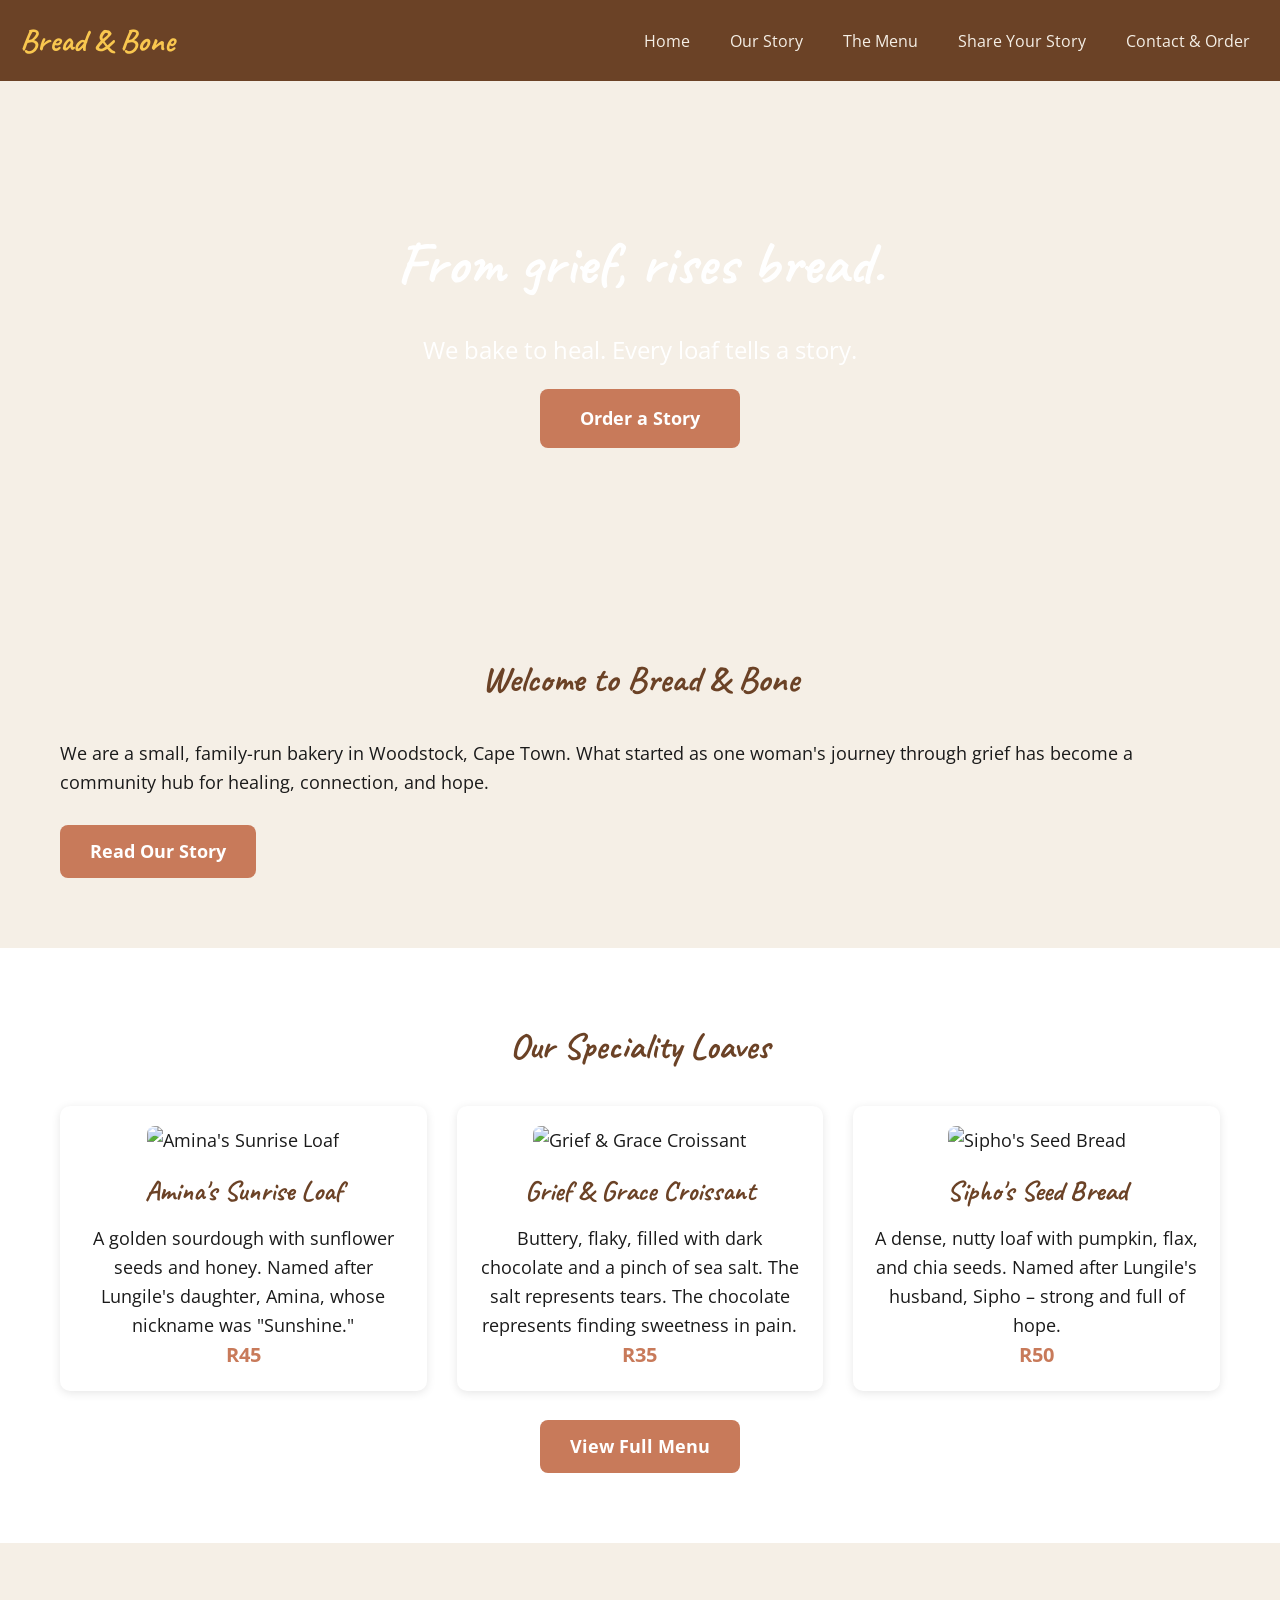
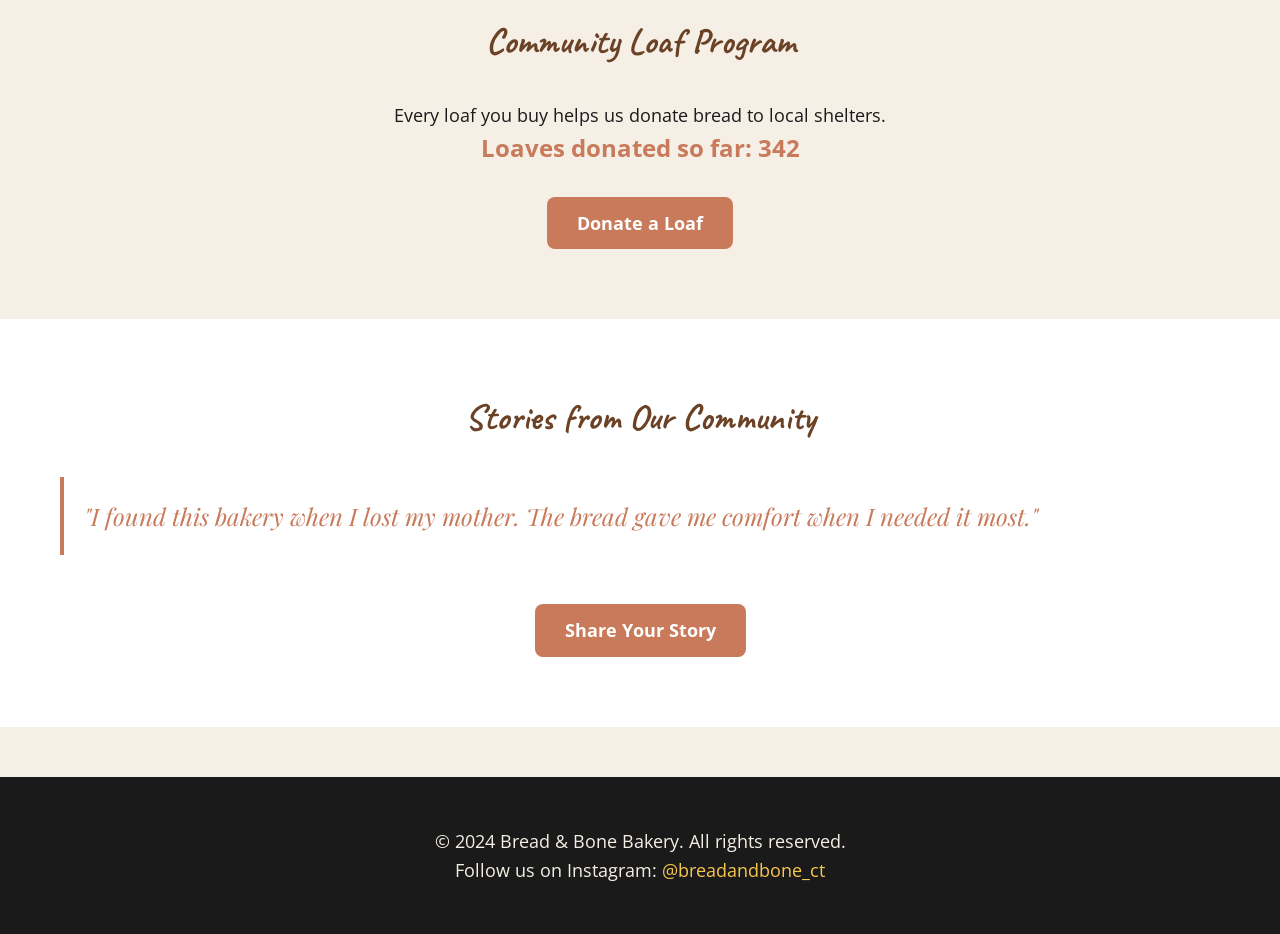
==== index.html @ 4ab81f56 "Move HTML pages to project root" ====
<!DOCTYPE html>
<html lang="en">
<head>
    <meta charset="UTF-8">
    <meta name="viewport" content="width=device-width, initial-scale=1.0">
    <title>Bread & Bone Bakery - Home</title>
    
    <!-- ===== GOOGLE FONTS ===== -->
    <link href="https://fonts.googleapis.com/css2?family=Caveat:wght@400;700&family=Open+Sans:wght@400;600&family=Playfair+Display:ital@0;1&display=swap" rel="stylesheet">
    
    <!-- ===== CSS ===== -->
    <link rel="stylesheet" href="css/style.css">
</head>
<body>

    <!-- ================================ -->
    <!-- HEADER & NAVIGATION             -->
    <!-- ================================ -->
    <header>
        <div class="logo">
            <a href="index.html">Bread & Bone</a>
        </div>
        <nav>
            <ul>
                <li><a href="index.html">Home</a></li>
                <li><a href="about.html">Our Story</a></li>
                <li><a href="services.html">The Menu</a></li>
                <li><a href="enquiry.html">Share Your Story</a></li>
                <li><a href="contact.html">Contact & Order</a></li>
            </ul>
        </nav>
    </header>

    <!-- ================================ -->
    <!-- HERO SECTION                    -->
    <!-- ================================ -->
    <section class="hero">
        <h1>From grief, rises bread.</h1>
        <p>We bake to heal. Every loaf tells a story.</p>
        <a href="services.html" class="btn">Order a Story</a>
    </section>

    <!-- ================================ -->
    <!-- INTRODUCTION SECTION            -->
    <!-- ================================ -->
    <section class="section">
        <div class="container">
            <h2>Welcome to Bread & Bone</h2>
            <p>We are a small, family-run bakery in Woodstock, Cape Town. What started as one woman's journey through grief has become a community hub for healing, connection, and hope.</p>
            <br>
            <a href="about.html" class="btn">Read Our Story</a>
        </div>
    </section>

    <!-- ================================ -->
    <!-- MENU PREVIEW SECTION            -->
    <!-- ================================ -->
    <section class="section" style="background-color: #fff;">
        <div class="container">
            <h2>Our Speciality Loaves</h2>
            <div class="product-grid">

                <div class="product-card">
                    <img src="images/aminas-loaf.jpg" alt="Amina's Sunrise Loaf">
                    <h3>Amina's Sunrise Loaf</h3>
                    <p>A golden sourdough with sunflower seeds and honey. Named after Lungile's daughter, Amina, whose nickname was "Sunshine."</p>
                    <p class="price">R45</p>
                </div>

                <div class="product-card">
                    <img src="images/grief-grace.jpg" alt="Grief & Grace Croissant">
                    <h3>Grief & Grace Croissant</h3>
                    <p>Buttery, flaky, filled with dark chocolate and a pinch of sea salt. The salt represents tears. The chocolate represents finding sweetness in pain.</p>
                    <p class="price">R35</p>
                </div>

                <div class="product-card">
                    <img src="images/siphos-seed.jpg" alt="Sipho's Seed Bread">
                    <h3>Sipho's Seed Bread</h3>
                    <p>A dense, nutty loaf with pumpkin, flax, and chia seeds. Named after Lungile's husband, Sipho – strong and full of hope.</p>
                    <p class="price">R50</p>
                </div>

            </div>
            <br>
            <div style="text-align: center;">
                <a href="services.html" class="btn">View Full Menu</a>
            </div>
        </div>
    </section>

    <!-- ================================ -->
    <!-- COMMUNITY LOAF SECTION          -->
    <!-- ================================ -->
    <section class="section">
        <div class="container" style="text-align: center;">
            <h2>Community Loaf Program</h2>
            <p>Every loaf you buy helps us donate bread to local shelters.</p>
            <p style="font-size: 24px; color: #C87A5A; font-weight: bold;">Loaves donated so far: <span id="loaf-counter">342</span></p>
            <br>
            <a href="enquiry.html" class="btn">Donate a Loaf</a>
        </div>
    </section>

    <!-- ================================ -->
    <!-- CUSTOMER STORIES SECTION        -->
    <!-- ================================ -->
    <section class="section" style="background-color: #fff;">
        <div class="container">
            <h2>Stories from Our Community</h2>
            <blockquote>
                "I found this bakery when I lost my mother. The bread gave me comfort when I needed it most."
            </blockquote>
            <br>
            <div style="text-align: center;">
                <a href="enquiry.html" class="btn">Share Your Story</a>
            </div>
        </div>
    </section>

    <!-- ================================ -->
    <!-- FOOTER                           -->
    <!-- ================================ -->
    <footer>
        <div class="container">
            <p>&copy; 2024 Bread & Bone Bakery. All rights reserved.</p>
            <p>Follow us on Instagram: <a href="https://www.instagram.com/breadandbone_ct" target="_blank">@breadandbone_ct</a></p>
        </div>
    </footer>

</body>
</html>
---- css/style.css ----
/* ============================
   BREAD & BONE BAKERY - STYLE
   ============================ */

/* -------- RESET & BASE -------- */
* {
    margin: 0;
    padding: 0;
    box-sizing: border-box;
}

body {
    font-family: 'Open Sans', sans-serif;
    font-size: 18px;
    line-height: 1.6;
    color: #1A1A1A;
    background-color: #F5EFE6;
}

a {
    color: #6B4226;
    text-decoration: none;
}

a:hover {
    color: #C87A5A;
}

/* -------- HEADINGS -------- */
h1, h2, h3 {
    font-family: 'Caveat', cursive;
    color: #6B4226;
}

h1 {
    font-size: 48px;
}

h2 {
    font-size: 36px;
}

h3 {
    font-size: 28px;
}

/* -------- QUOTATIONS -------- */
blockquote {
    font-family: 'Playfair Display', serif;
    font-size: 24px;
    color: #C87A5A;
    font-style: italic;
    padding: 20px;
    border-left: 4px solid #C87A5A;
    margin: 20px 0;
}

/* -------- CONTAINER -------- */
.container {
    max-width: 1200px;
    margin: 0 auto;
    padding: 20px;
}

/* -------- HEADER / NAVIGATION -------- */
header {
    background-color: #6B4226;
    padding: 15px 20px;
    display: flex;
    justify-content: space-between;
    align-items: center;
    flex-wrap: wrap;
}

header .logo a {
    font-family: 'Caveat', cursive;
    font-size: 32px;
    color: #F9C74F;
    font-weight: bold;
}

nav ul {
    list-style: none;
    display: flex;
    gap: 20px;
    flex-wrap: wrap;
}

nav ul li a {
    color: #F5EFE6;
    font-size: 16px;
    padding: 5px 10px;
}

nav ul li a:hover {
    color: #F9C74F;
    text-decoration: underline;
}

/* -------- HERO SECTION -------- */
.hero {
    background: linear-gradient(rgba(0,0,0,0.5), rgba(0,0,0,0.5));
    background-image: url('../images/hero-bread.jpg');
    background-size: cover;
    background-position: center;
    height: 500px;
    display: flex;
    flex-direction: column;
    justify-content: center;
    align-items: center;
    text-align: center;
    color: white;
    padding: 20px;
}

.hero h1 {
    color: white;
    font-size: 60px;
}

.hero p {
    font-size: 24px;
    margin: 20px 0;
}

.hero .btn {
    background-color: #C87A5A;
    color: white;
    padding: 15px 40px;
    border-radius: 8px;
    font-size: 18px;
    font-weight: bold;
}

.hero .btn:hover {
    background-color: #6B4226;
}

/* -------- BUTTONS -------- */
.btn {
    display: inline-block;
    background-color: #C87A5A;
    color: white;
    padding: 12px 30px;
    border-radius: 8px;
    font-weight: bold;
    border: none;
    cursor: pointer;
}

.btn:hover {
    background-color: #6B4226;
    color: white;
}

/* -------- SECTION -------- */
.section {
    padding: 50px 20px;
}

.section h2 {
    text-align: center;
    margin-bottom: 30px;
}

/* -------- PRODUCT GRID -------- */
.product-grid {
    display: grid;
    grid-template-columns: repeat(auto-fit, minmax(250px, 1fr));
    gap: 30px;
}

.product-card {
    background: white;
    border-radius: 10px;
    padding: 20px;
    text-align: center;
    box-shadow: 0 2px 10px rgba(0,0,0,0.1);
}

.product-card img {
    width: 100%;
    height: 200px;
    object-fit: cover;
    border-radius: 8px;
}

.product-card h3 {
    margin: 15px 0 10px;
}

.product-card .price {
    font-weight: bold;
    color: #C87A5A;
    font-size: 20px;
}

/* -------- FORMS -------- */
form {
    background: white;
    padding: 30px;
    border-radius: 10px;
    max-width: 600px;
    margin: 20px auto;
    box-shadow: 0 2px 10px rgba(0,0,0,0.1);
}

form label {
    display: block;
    font-weight: bold;
    margin-top: 15px;
}

form input, form textarea, form select {
    width: 100%;
    padding: 10px;
    border: 1px solid #ddd;
    border-radius: 5px;
    font-size: 16px;
    margin-top: 5px;
}

form button {
    margin-top: 20px;
    width: 100%;
}

/* -------- TEAM SECTION -------- */
.team-grid {
    display: grid;
    grid-template-columns: repeat(auto-fit, minmax(200px, 1fr));
    gap: 30px;
}

.team-member {
    text-align: center;
    background: white;
    padding: 20px;
    border-radius: 10px;
    box-shadow: 0 2px 10px rgba(0,0,0,0.1);
}

.team-member img {
    width: 150px;
    height: 150px;
    border-radius: 50%;
    object-fit: cover;
}

.team-member h3 {
    margin: 10px 0 5px;
}

/* -------- FOOTER -------- */
footer {
    background-color: #1A1A1A;
    color: #F5EFE6;
    text-align: center;
    padding: 30px 20px;
    margin-top: 50px;
}

footer a {
    color: #F9C74F;
}

footer a:hover {
    color: #C87A5A;
}

/* -------- RESPONSIVE -------- */
@media (max-width: 768px) {
    header {
        flex-direction: column;
        text-align: center;
    }
    
    nav ul {
        justify-content: center;
        margin-top: 10px;
    }
    
    .hero h1 {
        font-size: 36px;
    }
    
    .hero p {
        font-size: 18px;
    }
    
    .product-grid {
        grid-template-columns: 1fr;
    }
    
    .team-grid {
        grid-template-columns: 1fr;
    }
}

/* -------- CONTACT PAGE GRID -------- */
.contact-grid {
    display: grid;
    grid-template-columns: 1fr 1fr;
    gap: 50px;
}

@media (max-width: 768px) {
    .contact-grid {
        grid-template-columns: 1fr;
        gap: 30px;
    }
}
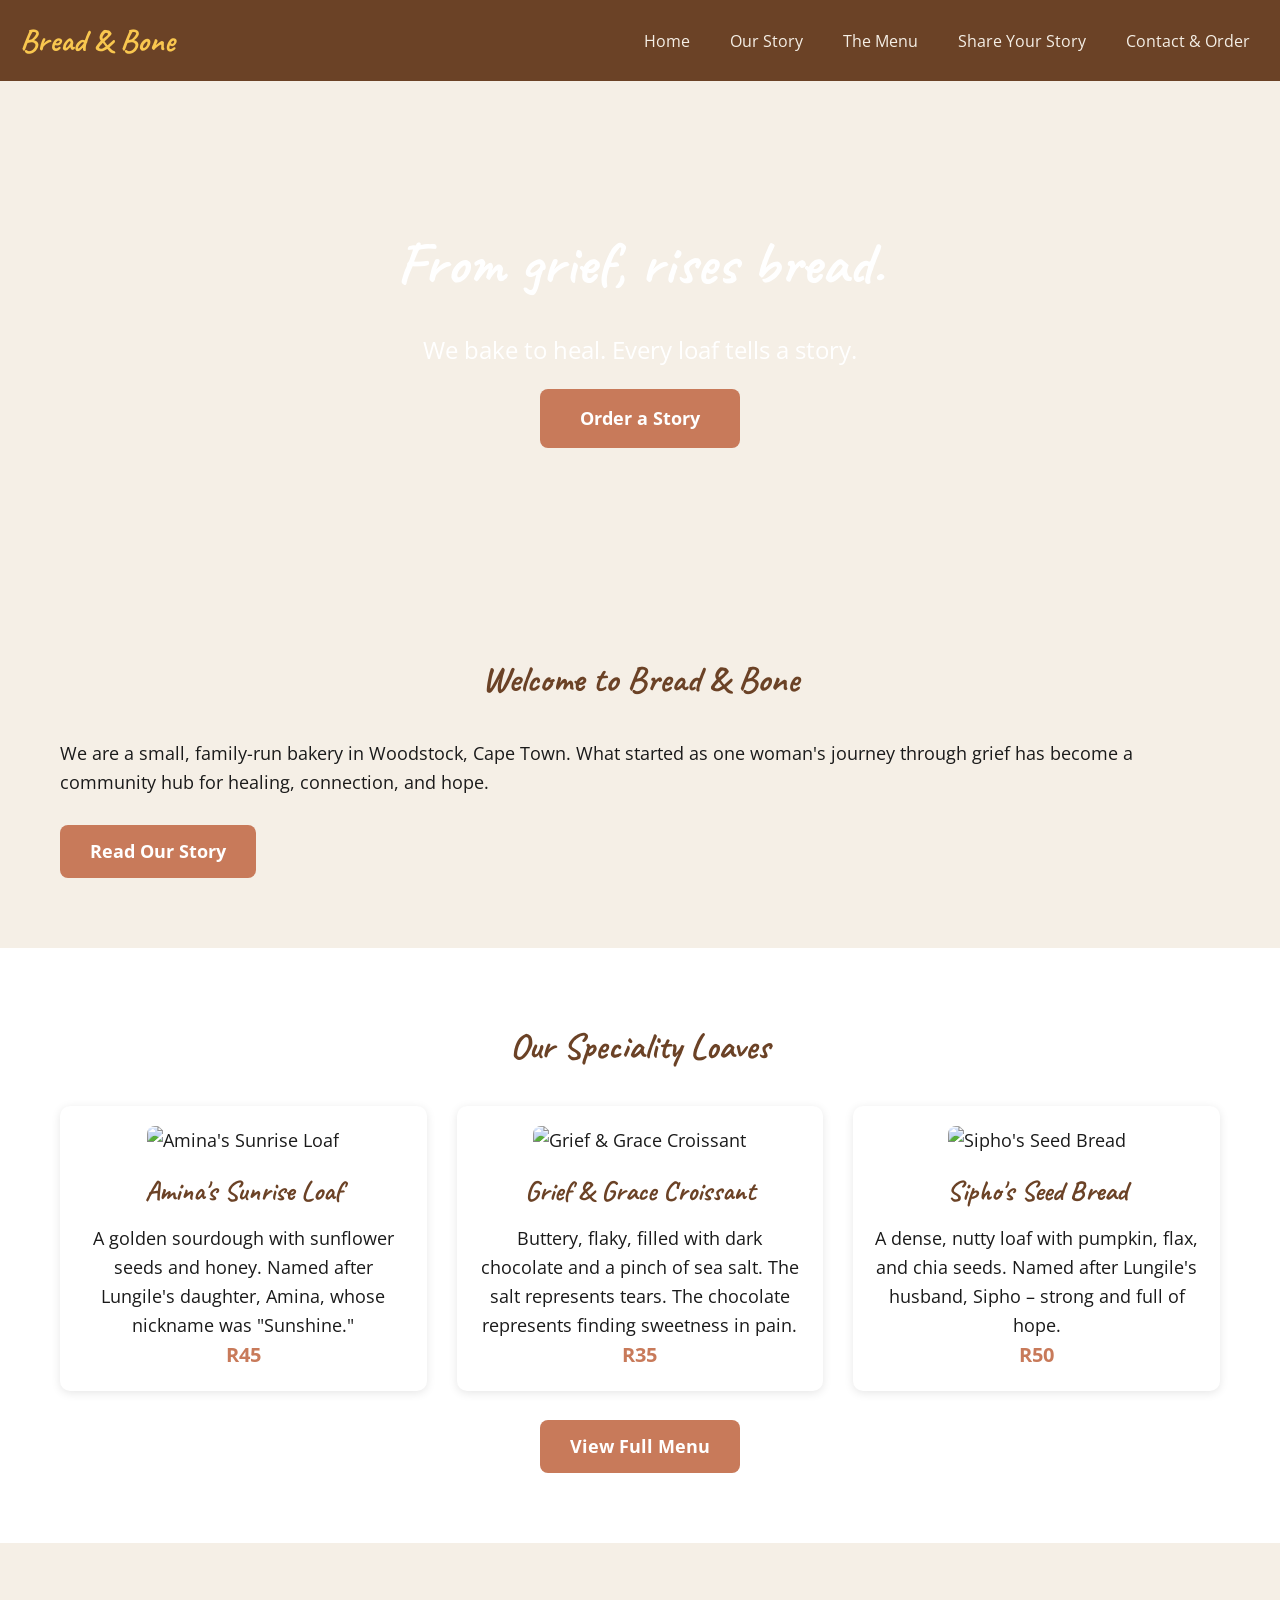
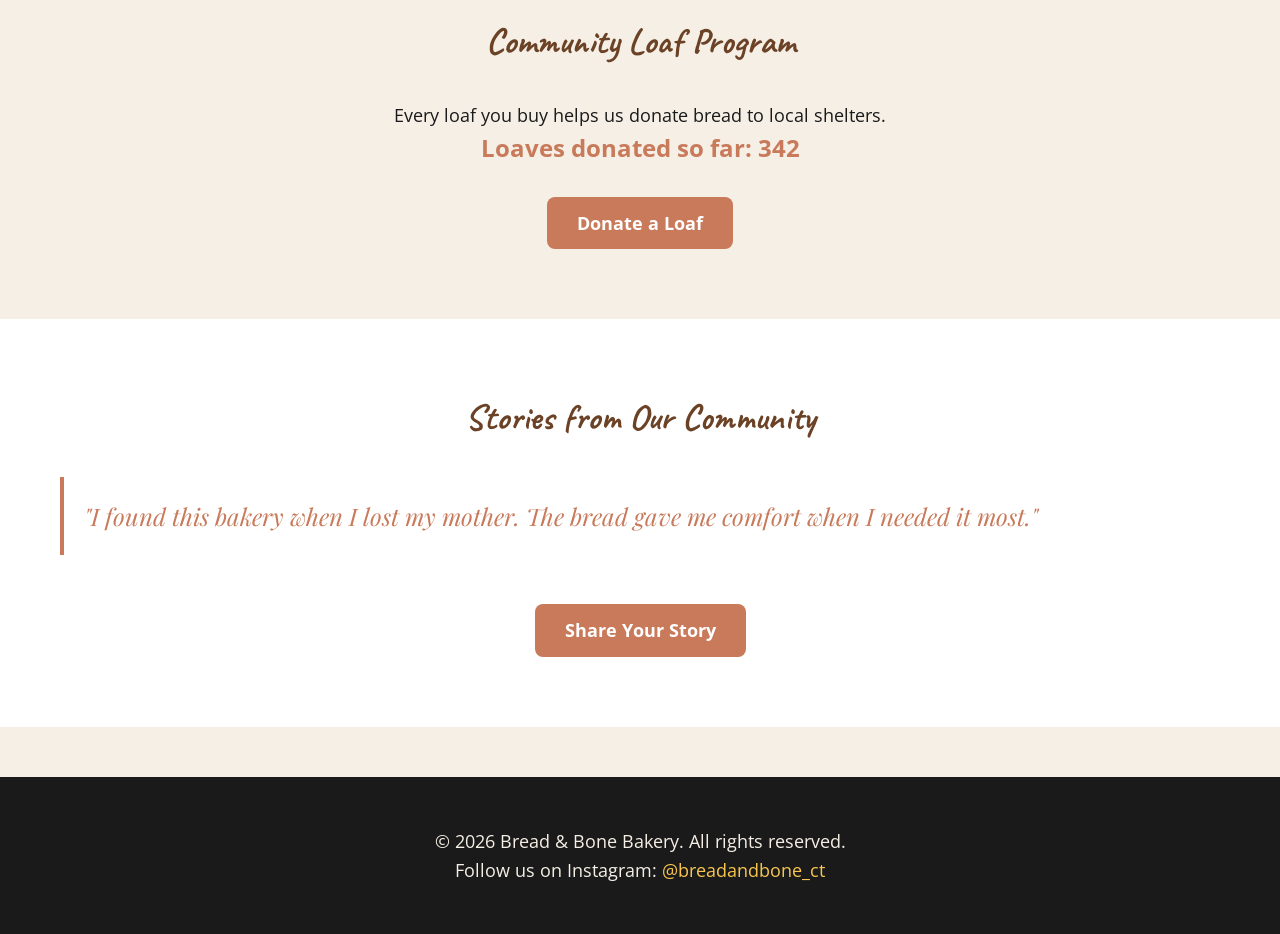
==== commit eb0f0074: "Improve homepage HTML structure and SEO metadata" ====
--- a/index.html
+++ b/index.html
@@ -1,26 +1,39 @@
+
 <!DOCTYPE html>
 <html lang="en">
 <head>
     <meta charset="UTF-8">
     <meta name="viewport" content="width=device-width, initial-scale=1.0">
-    <title>Bread & Bone Bakery - Home</title>
-    
-    <!-- ===== GOOGLE FONTS ===== -->
+
+    <title>Bread & Bone Bakery | Artisan Bread in Woodstock, Cape Town</title>
+
+    <meta name="description" content="Discover Bread & Bone Bakery, a fictional family-run bakery in Woodstock, Cape Town, sharing artisan breads, pastries and stories of community and hope.">
+
+    <meta name="keywords" content="Bread and Bone Bakery, artisan bread, sourdough bread, bakery Woodstock, Cape Town bakery, fresh bread, pastries">
+
+    <meta name="author" content="Bread & Bone Bakery">
+
+    <!-- Open Graph social sharing metadata -->
+    <meta property="og:title" content="Bread & Bone Bakery | From Grief, Rises Bread">
+    <meta property="og:description" content="Discover artisan bread, pastries and a bakery built around stories, community and hope.">
+    <meta property="og:type" content="website">
+
+    <!-- Google Fonts -->
     <link href="https://fonts.googleapis.com/css2?family=Caveat:wght@400;700&family=Open+Sans:wght@400;600&family=Playfair+Display:ital@0;1&display=swap" rel="stylesheet">
-    
-    <!-- ===== CSS ===== -->
+
+    <!-- Main stylesheet -->
     <link rel="stylesheet" href="css/style.css">
 </head>
+
 <body>
 
-    <!-- ================================ -->
-    <!-- HEADER & NAVIGATION             -->
-    <!-- ================================ -->
+    <!-- HEADER AND NAVIGATION -->
     <header>
         <div class="logo">
             <a href="index.html">Bread & Bone</a>
         </div>
-        <nav>
+
+        <nav aria-label="Main navigation">
             <ul>
                 <li><a href="index.html">Home</a></li>
                 <li><a href="about.html">Our Story</a></li>
@@ -31,102 +44,108 @@
         </nav>
     </header>
 
-    <!-- ================================ -->
-    <!-- HERO SECTION                    -->
-    <!-- ================================ -->
-    <section class="hero">
-        <h1>From grief, rises bread.</h1>
-        <p>We bake to heal. Every loaf tells a story.</p>
-        <a href="services.html" class="btn">Order a Story</a>
-    </section>
+    <!-- MAIN PAGE CONTENT -->
+    <main>
 
-    <!-- ================================ -->
-    <!-- INTRODUCTION SECTION            -->
-    <!-- ================================ -->
-    <section class="section">
-        <div class="container">
-            <h2>Welcome to Bread & Bone</h2>
-            <p>We are a small, family-run bakery in Woodstock, Cape Town. What started as one woman's journey through grief has become a community hub for healing, connection, and hope.</p>
-            <br>
-            <a href="about.html" class="btn">Read Our Story</a>
-        </div>
-    </section>
+        <!-- HERO SECTION -->
+        <section class="hero">
+            <h1>From grief, rises bread.</h1>
+            <p>We bake to heal. Every loaf tells a story.</p>
+            <a href="services.html" class="btn">Order a Story</a>
+        </section>
 
-    <!-- ================================ -->
-    <!-- MENU PREVIEW SECTION            -->
-    <!-- ================================ -->
-    <section class="section" style="background-color: #fff;">
-        <div class="container">
-            <h2>Our Speciality Loaves</h2>
-            <div class="product-grid">
+        <!-- INTRODUCTION SECTION -->
+        <section class="section">
+            <div class="container">
+                <h2>Welcome to Bread & Bone</h2>
+                <p>We are a small, family-run bakery in Woodstock, Cape Town. What started as one woman's journey through grief has become a community hub for healing, connection, and hope.</p>
 
-                <div class="product-card">
-                    <img src="images/aminas-loaf.jpg" alt="Amina's Sunrise Loaf">
-                    <h3>Amina's Sunrise Loaf</h3>
-                    <p>A golden sourdough with sunflower seeds and honey. Named after Lungile's daughter, Amina, whose nickname was "Sunshine."</p>
-                    <p class="price">R45</p>
+                <br>
+                <a href="about.html" class="btn">Read Our Story</a>
+            </div>
+        </section>
+
+        <!-- MENU PREVIEW SECTION -->
+        <section class="section" style="background-color: #fff;">
+            <div class="container">
+                <h2>Our Speciality Loaves</h2>
+
+                <div class="product-grid">
+
+                    <div class="product-card">
+                        <img src="images/aminas-loaf.jpg" alt="Amina's Sunrise Loaf">
+                        <h3>Amina's Sunrise Loaf</h3>
+                        <p>A golden sourdough with sunflower seeds and honey. Named after Lungile's daughter, Amina, whose nickname was "Sunshine."</p>
+                        <p class="price">R45</p>
+                    </div>
+
+                    <div class="product-card">
+                        <img src="images/grief-grace.jpg" alt="Grief & Grace Croissant">
+                        <h3>Grief & Grace Croissant</h3>
+                        <p>Buttery, flaky, filled with dark chocolate and a pinch of sea salt. The salt represents tears. The chocolate represents finding sweetness in pain.</p>
+                        <p class="price">R35</p>
+                    </div>
+
+                    <div class="product-card">
+                        <img src="images/siphos-seed.jpg" alt="Sipho's Seed Bread">
+                        <h3>Sipho's Seed Bread</h3>
+                        <p>A dense, nutty loaf with pumpkin, flax, and chia seeds. Named after Lungile's husband, Sipho – strong and full of hope.</p>
+                        <p class="price">R50</p>
+                    </div>
+
                 </div>
 
-                <div class="product-card">
-                    <img src="images/grief-grace.jpg" alt="Grief & Grace Croissant">
-                    <h3>Grief & Grace Croissant</h3>
-                    <p>Buttery, flaky, filled with dark chocolate and a pinch of sea salt. The salt represents tears. The chocolate represents finding sweetness in pain.</p>
-                    <p class="price">R35</p>
+                <br>
+
+                <div style="text-align: center;">
+                    <a href="services.html" class="btn">View Full Menu</a>
                 </div>
+            </div>
+        </section>
 
-                <div class="product-card">
-                    <img src="images/siphos-seed.jpg" alt="Sipho's Seed Bread">
-                    <h3>Sipho's Seed Bread</h3>
-                    <p>A dense, nutty loaf with pumpkin, flax, and chia seeds. Named after Lungile's husband, Sipho – strong and full of hope.</p>
-                    <p class="price">R50</p>
+        <!-- COMMUNITY LOAF SECTION -->
+        <section class="section">
+            <div class="container" style="text-align: center;">
+                <h2>Community Loaf Program</h2>
+                <p>Every loaf you buy helps us donate bread to local shelters.</p>
+                <p style="font-size: 24px; color: #C87A5A; font-weight: bold;">
+                    Loaves donated so far: <span id="loaf-counter">342</span>
+                </p>
+
+                <br>
+                <a href="enquiry.html" class="btn">Donate a Loaf</a>
+            </div>
+        </section>
+
+        <!-- CUSTOMER STORIES SECTION -->
+        <section class="section" style="background-color: #fff;">
+            <div class="container">
+                <h2>Stories from Our Community</h2>
+
+                <blockquote>
+                    "I found this bakery when I lost my mother. The bread gave me comfort when I needed it most."
+                </blockquote>
+
+                <br>
+
+                <div style="text-align: center;">
+                    <a href="enquiry.html" class="btn">Share Your Story</a>
                 </div>
+            </div>
+        </section>
 
-            </div>
-            <br>
-            <div style="text-align: center;">
-                <a href="services.html" class="btn">View Full Menu</a>
-            </div>
-        </div>
-    </section>
+    </main>
 
-    <!-- ================================ -->
-    <!-- COMMUNITY LOAF SECTION          -->
-    <!-- ================================ -->
-    <section class="section">
-        <div class="container" style="text-align: center;">
-            <h2>Community Loaf Program</h2>
-            <p>Every loaf you buy helps us donate bread to local shelters.</p>
-            <p style="font-size: 24px; color: #C87A5A; font-weight: bold;">Loaves donated so far: <span id="loaf-counter">342</span></p>
-            <br>
-            <a href="enquiry.html" class="btn">Donate a Loaf</a>
-        </div>
-    </section>
-
-    <!-- ================================ -->
-    <!-- CUSTOMER STORIES SECTION        -->
-    <!-- ================================ -->
-    <section class="section" style="background-color: #fff;">
-        <div class="container">
-            <h2>Stories from Our Community</h2>
-            <blockquote>
-                "I found this bakery when I lost my mother. The bread gave me comfort when I needed it most."
-            </blockquote>
-            <br>
-            <div style="text-align: center;">
-                <a href="enquiry.html" class="btn">Share Your Story</a>
-            </div>
-        </div>
-    </section>
-
-    <!-- ================================ -->
-    <!-- FOOTER                           -->
-    <!-- ================================ -->
+    <!-- FOOTER -->
     <footer>
         <div class="container">
-            <p>&copy; 2024 Bread & Bone Bakery. All rights reserved.</p>
-            <p>Follow us on Instagram: <a href="https://www.instagram.com/breadandbone_ct" target="_blank">@breadandbone_ct</a></p>
+            <p>&copy; 2026 Bread & Bone Bakery. All rights reserved.</p>
+            <p>
+                Follow us on Instagram:
+                <a href="https://www.instagram.com/breadandbone_ct" target="_blank" rel="noopener noreferrer">@breadandbone_ct</a>
+            </p>
         </div>
     </footer>
 
 </body>
-</html>+</html>
